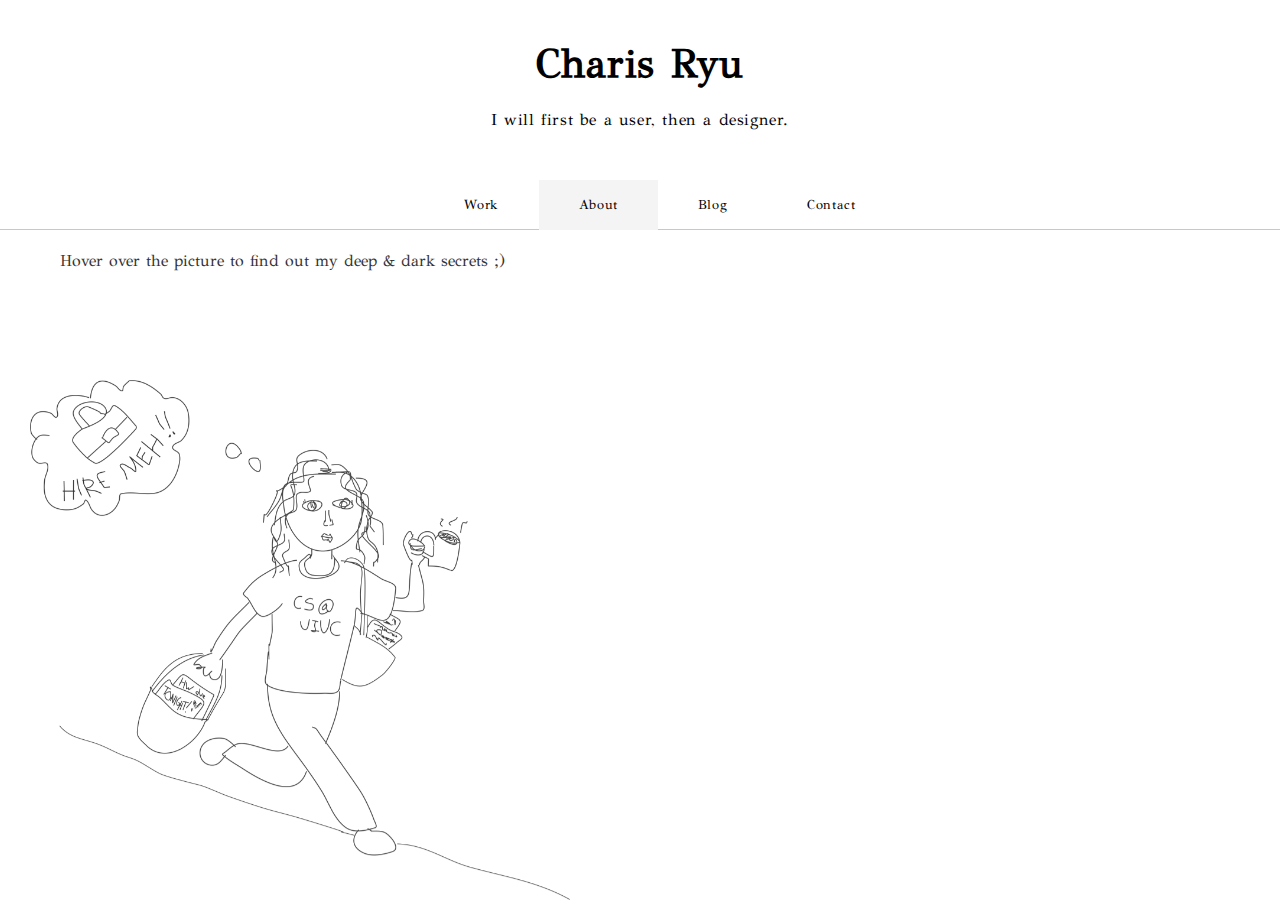
==== about.html @ 42bda1f3 "final" ====
<!DOCTYPE html>
<html lang="en">
    <head>
        <meta charset="utf-8" />
        <meta http-equiv="X-UA-Compatible" content="IE=edge" />
        <meta name="viewport" content="width=device-width, initial-scale=1" />
        <meta name="description" content="Free Bootstrap Themes by Html5xCss3 dot com - Free Responsive Html5 Templates">
            <meta name="author" content="http://www.Html5xCss3.com">
                
                <title>Charis Ryu UX</title>
                
                <!-- Bootstrap Core CSS -->
                <link href="css/bootstrap.min.css" rel="stylesheet" type="text/css">
                    <script type="text/javascript" src="http://code.jquery.com/jquery-1.7.1.min.js"></script>
                    
                    <!-- Custom CSS -->
                    <link href="css/style.css" rel="stylesheet">
                        <head>
                            <link href='https://fonts.googleapis.com/css?family=Source+Sans+Pro' rel='stylesheet' type='text/css'>
                                </head>
                                
                                <header id="header">
                                <h1>Charis Ryu<br>
                                <p>I will first be a user, then a designer.</p>
                                </h1>
                                </header>
                                
                                <nav id="navigation">
                                <ul>
                                <li><a href="index.html">Work</a></li>
                                <li class = "active"><a href="about.html">About</a></li>
                                <li><a href="blog.html">Blog</a></li>
                                <li><a href="contact.html">Contact</a></li>
                                </ul>
                                
                                </nav>
                                
                                <body>
                        
                                <p id="topofme"> Hover over the picture to find out my deep & dark secrets ;)</p>
                                    <div id = "me" class="picture">
                                    
                                        <img id="my-img" src="images/Group1.png" onmouseover="hover(this);" onmouseout="unhover(this);" />
  
                                    </div>
                                    <script>
                                    function hover(element) {
                                        element.setAttribute('src', 'images/Group2.png');
                                    }
                                    
                                    function unhover(element) {
                                        element.setAttribute('src', 'images/Group1.png');
                                    }
                                    </script>
                                    
                                </body>
---- css/style.css ----
/*
Free Bootstrap Themes : http://www.Html5xCss3.com
*/

/* ==== Google font ==== */
@charset "UTF-8";
@import url("https://fonts.googleapis.com/css?family=GFS+Didot"|Didot); 
@import url('http://fonts.googleapis.com/css?family=PT+Sans:700'|Pacifico|Changa+One);
@import url('https://fonts.googleapis.com/css?family=Source+Sans+Pro:300,400,600,700,900');
@import url('https://fonts.googleapis.com/css?family=Playfair+Display:400,700,900');
@import url('https://fonts.googleapis.com/css?family=Montserrat:400,700,900');

@import url("https://fonts.googleapis.com/css?family=GFS+Didot");
@import url("https://fonts.googleapis.com/css?family=Source+Sans+Pro");

@import "compass/css3";

body {
  background-color: #fff;
  background-blend-mode: hard-light;
  font-size: 10pt;
  font-family: 'GFS Didot', serif;
}

a {
  color: #00b6e3;
  font-weight: 700;
  text-decoration: none;
}

#header {
  position: relative;
  width: 100%;
  height: 180px;
  background: #fff;
  display: table;
}

#header h1 {
  display: table-cell;
  vertical-align: middle;
  font-size: 30pt;
  font-family: 'GFS Didot', serif;
  color: #000;
  font-weight: 600;
  text-align: center;
  letter-spacing:1.3px;
}

#header p {
    margin-top: 25px;
    font-size: 12pt;
    color: #000;
    font-weight: 10;
    text-align: center;
    letter-spacing:0.6px;
}

#navigation {
  position: relative;
  width: 100%;
  height: 50px;
  background: #fff;
  text-align: center;
  line-height: 50px;
  z-index: 1;
  border-bottom-style: solid;
  border-bottom-color: #C8C8C8;
  border-bottom-width: 0.7px;
}

#navigation ul {
  display: flex;
  flex-flow: row wrap;
  justify-content: center;
  align-content: center;
  align-items: center;
  list-style: none;
  z-index: 1;
}

#navigation ul > li > a {
  font-family: 'GFS Didot', serif;
  letter-spacing:0.6px;
  color: #000;
  height: inherit;
  padding: 0 40px;
  font-weight: 500;
  display: inline-block;
  transition: all 150ms ease;
  line-height: inherit;
}

#navigation ul > .active  {
    color: #A4DEFB;
    background: #F4F4F4;
}


#navigation ul li a:hover {
  color: #A4DEFB;
  text-decoration: none;
}

#navigation.fixed {
  position: fixed;
  top: 0;
  left: 0;
  right: 0;
}

#container {
  min-height: 300%;
  font-size: 20px;
  margin-top: 10px;
  text-align: center;
}


img {
  display: block;
  vertical-align: middle;
  width: 90%;
  -webkit-transition: opacity 0.3s ease-out;
  -o-transition: opacity 0.3s ease-out;
  transition: opacity 0.3s ease-out;
}

img:hover {
  opacity: 0.4;
  
}

.gallery ul li {
  padding-bottom: 1em;
}

.item {
  max-width: 50%;
  float: left;
  margin-bottom: 1em;
  display: block;
  
}

.item:nth-of-type(2n+1) {
  clear: left;
}

.gallery {
  grid-area: gallery;
}

.gallery ul {
  display: grid;
  grid-template-columns: repeat(auto-fit, minmax(380px, 1fr));
  grid-gap: 1em;
}


.gallery ul {
  display: -webkit-box;
  display: -ms-flexbox;
  display: flex;
  -ms-flex-wrap: wrap;
  flex-wrap: wrap;
  -webkit-box-pack: justify;
  -ms-flex-pack: justify;
  justify-content: space-between;
}

.gallery ul li {
  -webkit-box-flex: 0;
  -ms-flex: 0 1 calc(50% - 1em);
  flex: 0 1 calc(50% - 1em);
  -ms-flex-preferred-size: calc(50% - 1em);
  flex-basis: calc(50% - 1em);
}



@media (max-width: 824px) {

  .gallery ul {
    grid-template-columns: 100%;
  }

  .gallery ul li {
    -ms-flex-preferred-size: 100%;
    flex-basis: 100%;
  }

  .item {
    max-width: 100%;
    float: none;
  }
  
  .pulse-button {
      max-width: 40%;
  }
  
  .pulse-button2 {
      max-width: 40%;
  }
}

.dynamic-content {
    display:none;
}

.container {
    width: 300px;
    height: 100%;
    margin: 0 auto 0;
    -webkit-perspective: 1000;
    -webkit-backface-visibility: hidden;
    background: #fff;

}

.pulse-button {
    position: relative;
    top: 50%;
    left: 50%;
    margin-left: -50px;
    margin-top: 100px;
    display: block;
    width: 70px;
    height: 70px;
    font-size: 14px;
    font-weight: light;
    font-family: 'GFS Didot', serif;
    text-align: center;
    line-height: 70px;
    letter-spacing: 0px;
    color: white;
    border: none;
    border-radius: 50%;
    background: #A4DEFB;
    cursor: pointer;
    box-shadow: 0 0 0 0 rgba(#A4DEFB, .5);
    -webkit-animation: pulse 1.5s infinite;
}
.pulse-button:hover {
    -webkit-animation: none;
}

@-webkit-keyframes pulse{
    0% {
        -webkit-transform:scale(0.9, 0.9);
    }
    70% {
        -webkit-transform:scale(1, 1);
        box-shadow: 0 0 0 5px rgba(#000, 0);
    }
    100% {
        -webkit-transform:scale(0.9, 0.9);
        box-shadow: 0 0 0 0 rgba(#000, 0);
    }
}

.pulse-button2 {
    position: sticky;
    top: 50%;
    left: 120%;
    margin-left: -50px;
    margin-top: 100px;
    display: block;
    width: 70px;
    height: 70px;
    font-size: 13px;
    font-weight: light;
    font-family: 'GFS Didot', serif;
    text-align: center;
    line-height: 70px;
    letter-spacing: 0px;
    color: white;
    border: none;
    border-radius: 50%;
    background: #DF3333;
    cursor: pointer;
    box-shadow: 0 0 0 0 rgba(#A4DEFB, .5);
    -webkit-animation: pulse 1.5s infinite;
}
.pulse-button2:hover {
    -webkit-animation: none;
}


#me {
    position:fixed;
    bottom:0px;
    margin-left: 30px;
    width: 100%;
    max-width: 600px;
    height: auto;
}

#me img:hover {
    opacity: 1.0;
}

#topofme {
    font-size: 16px;
    margin-left: 60px;
    margin-top: 20px;
}
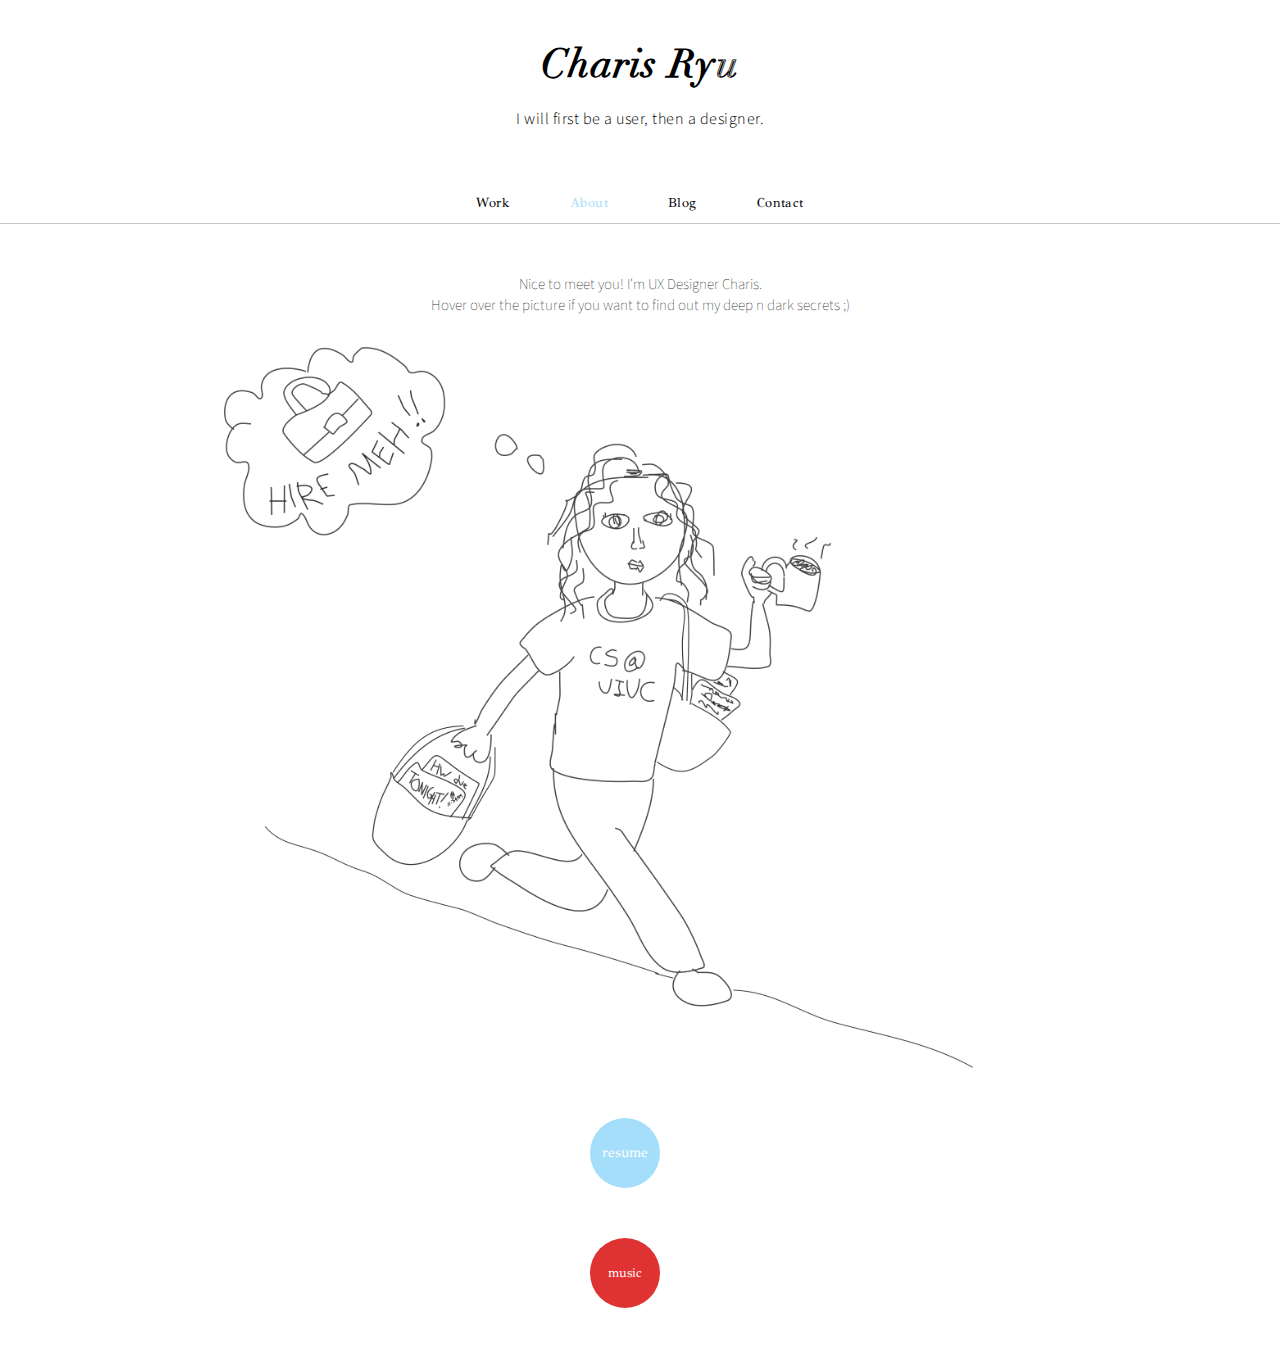
==== commit fa7b2431: "resolved merge conflict" ====
--- a/about.html
+++ b/about.html
@@ -6,52 +6,61 @@
         <meta name="viewport" content="width=device-width, initial-scale=1" />
         <meta name="description" content="Free Bootstrap Themes by Html5xCss3 dot com - Free Responsive Html5 Templates">
             <meta name="author" content="http://www.Html5xCss3.com">
-                
+
                 <title>Charis Ryu UX</title>
-                
+
                 <!-- Bootstrap Core CSS -->
                 <link href="css/bootstrap.min.css" rel="stylesheet" type="text/css">
-                    <script type="text/javascript" src="http://code.jquery.com/jquery-1.7.1.min.js"></script>
-                    
+                    <script src="https://ajax.googleapis.com/ajax/libs/jquery/1.9.1/jquery.min.js"></script>
+
+
                     <!-- Custom CSS -->
                     <link href="css/style.css" rel="stylesheet">
-                        <head>
+
                             <link href='https://fonts.googleapis.com/css?family=Source+Sans+Pro' rel='stylesheet' type='text/css'>
-                                </head>
+                        </head>
+
+                        <header id="header">
+                                    <h1>Charis Ryu<br>
+                                    <p>I will first be a user, then a designer.</p>
+                                    </h1>
+                        </header>
                                 
-                                <header id="header">
-                                <h1>Charis Ryu<br>
-                                <p>I will first be a user, then a designer.</p>
-                                </h1>
-                                </header>
-                                
-                                <nav id="navigation">
-                                <ul>
-                                <li><a href="index.html">Work</a></li>
-                                <li class = "active"><a href="about.html">About</a></li>
-                                <li><a href="blog.html">Blog</a></li>
-                                <li><a href="contact.html">Contact</a></li>
-                                </ul>
-                                
-                                </nav>
-                                
-                                <body>
-                        
-                                <p id="topofme"> Hover over the picture to find out my deep & dark secrets ;)</p>
-                                    <div id = "me" class="picture">
-                                    
+                        <nav id="navigation">
+                                    <ul>
+                                        <li><a href="index.html">Work</a></li>
+                                        <li class = "active"><a href="about.html">About</a></li>
+                                        <li><a href="blog.html">Blog</a></li>
+                                        <li><a href="contact.html">Contact</a></li>
+                                    </ul>
+
+                        </nav>
+
+                         <body>
+                            <div id = "me" class="picture">
+                                <p id="topofme"> Nice to meet you! I'm UX Designer Charis. <br> Hover over the picture if you want to find out my deep n dark secrets ;)</p>
+
                                         <img id="my-img" src="images/Group1.png" onmouseover="hover(this);" onmouseout="unhover(this);" />
-  
-                                    </div>
-                                    <script>
-                                    function hover(element) {
-                                        element.setAttribute('src', 'images/Group2.png');
-                                    }
-                                    
-                                    function unhover(element) {
-                                        element.setAttribute('src', 'images/Group1.png');
-                                    }
-                                    </script>
-                                    
-                                </body>
-                                
+
+                            </div>
+
+                            <span class='pulse-button'>resume</span>
+                            <span class='pulse-button2'>music</span>
+
+
+                            <script src="js/main.js"></script>
+                            <script>
+                                function hover(element) {
+                                    element.setAttribute('src', 'images/Group2.png');
+                                }
+
+                                function unhover(element) {
+                                    element.setAttribute('src', 'images/Group1.png');
+                                }
+
+                            </script>
+
+                        </body>
+
+
+        </html>
--- a/css/style.css
+++ b/css/style.css
@@ -4,7 +4,7 @@
 
 /* ==== Google font ==== */
 @charset "UTF-8";
-@import url("https://fonts.googleapis.com/css?family=GFS+Didot"|Didot); 
+@import url("https://fonts.googleapis.com/css?family=GFS+Didot"|Didot);
 @import url('http://fonts.googleapis.com/css?family=PT+Sans:700'|Pacifico|Changa+One);
 @import url('https://fonts.googleapis.com/css?family=Source+Sans+Pro:300,400,600,700,900');
 @import url('https://fonts.googleapis.com/css?family=Playfair+Display:400,700,900');
@@ -13,13 +13,14 @@
 @import url("https://fonts.googleapis.com/css?family=GFS+Didot");
 @import url("https://fonts.googleapis.com/css?family=Source+Sans+Pro");
 
-@import "compass/css3";
+@font-face { font-family: DidotItalic; src: url('Didot Italic.ttf'); }
+
 
 body {
   background-color: #fff;
   background-blend-mode: hard-light;
   font-size: 10pt;
-  font-family: 'GFS Didot', serif;
+  font-family: 'Source Sans Pro', sans-serif;
 }
 
 a {
@@ -28,7 +29,8 @@
   text-decoration: none;
 }
 
-#header {
+#header {
+  z-index: 1;
   position: relative;
   width: 100%;
   height: 180px;
@@ -40,7 +42,7 @@
   display: table-cell;
   vertical-align: middle;
   font-size: 30pt;
-  font-family: 'GFS Didot', serif;
+  font-family: 'DidotItalic', serif;
   color: #000;
   font-weight: 600;
   text-align: center;
@@ -48,54 +50,61 @@
 }
 
 #header p {
+    font-family: 'Source Sans Pro', sans-serif;
     margin-top: 25px;
     font-size: 12pt;
     color: #000;
-    font-weight: 10;
+    font-weight: 300;
     text-align: center;
-    letter-spacing:0.6px;
+    letter-spacing:0.5px;
 }
 
 #navigation {
   position: relative;
   width: 100%;
-  height: 50px;
+  height: auto;
   background: #fff;
-  text-align: center;
-  line-height: 50px;
+  line-height: 40px;
   z-index: 1;
+  text-align: center;
+  margin-left:auto;
+  margin-right:auto;
   border-bottom-style: solid;
   border-bottom-color: #C8C8C8;
-  border-bottom-width: 0.7px;
-}
-
-#navigation ul {
+  border-bottom-width: 0.1px;
+}
+
+#navigation ul {
+  margin: 0;
+  padding: 0;
+  margin-top: 3px;
   display: flex;
-  flex-flow: row wrap;
-  justify-content: center;
-  align-content: center;
+  flex-flow: row wrap;
+  justify-content: center;
+  align-content: center;
   align-items: center;
   list-style: none;
-  z-index: 1;
+  z-index: 1;
+  margin-left: auto;
+  margin-right:auto;
 }
 
 #navigation ul > li > a {
   font-family: 'GFS Didot', serif;
-  letter-spacing:0.6px;
+  letter-spacing:0.4px;
   color: #000;
   height: inherit;
-  padding: 0 40px;
+  padding: 0 30px;
   font-weight: 500;
   display: inline-block;
   transition: all 150ms ease;
-  line-height: inherit;
-}
-
-#navigation ul > .active  {
-    color: #A4DEFB;
-    background: #F4F4F4;
-}
-
+  line-height: inherit;
+
+}
+
+#navigation ul .active a {
+    color: #A4DEFB !important;
+}
 
 #navigation ul li a:hover {
   color: #A4DEFB;
@@ -107,48 +116,107 @@
   top: 0;
   left: 0;
   right: 0;
-}
-
-#container {
-  min-height: 300%;
-  font-size: 20px;
-  margin-top: 10px;
-  text-align: center;
-}
-
-
-img {
-  display: block;
-  vertical-align: middle;
-  width: 90%;
-  -webkit-transition: opacity 0.3s ease-out;
-  -o-transition: opacity 0.3s ease-out;
-  transition: opacity 0.3s ease-out;
-}
-
-img:hover {
-  opacity: 0.4;
-  
-}
-
-.gallery ul li {
-  padding-bottom: 1em;
+}
+
+.hvrbox,
+.hvrbox * {
+    box-sizing: border-box;
+}
+
+.hvrbox {
+    position: relative;
+    display: inline-block;
+    overflow: hidden;
+    max-width: 100%;
+    height: auto;
+}
+
+.hvrbox img {
+  vertical-align: middle;
+  object-fit: cover;
+  max-width: 100%;
+}
+
+.hvrbox .hvrbox-layer_bottom {
+    display: block;
+}
+
+.hvrbox .hvrbox-layer_top {
+    opacity: 0;
+    position: absolute;
+    top: 0;
+    left: 0;
+    right: 0;
+    bottom: 0;
+    width: 100%;
+    height: 100%;
+    background: rgba(0, 0, 0, 0.6);
+    color: #fff;
+    padding: 15px;
+    -moz-transition: all 0.4s ease-in-out 0s;
+    -webkit-transition: all 0.4s ease-in-out 0s;
+    -ms-transition: all 0.4s ease-in-out 0s;
+    transition: all 0.4s ease-in-out 0s;
+}
+
+.hvrbox:hover .hvrbox-layer_top,
+.hvrbox.active .hvrbox-layer_top {
+    opacity: 1;
+}
+
+.hvrbox .hvrbox-text {
+    font-family: font-family: "Source Sans Pro", sans-serif;
+    text-align: center;
+    font-size: 18px;
+    font-weight: 100;
+    display: inline-block;
+    position: absolute;
+    top: 50%;
+    left: 50%;
+    -moz-transform: translate(-50%, -50%);
+    -webkit-transform: translate(-50%, -50%);
+    -ms-transform: translate(-50%, -50%);
+    transform: translate(-50%, -50%);
+}
+
+.hvrbox .hvrbox-text_mobile {
+    font-family: font-family: "Source Sans Pro", sans-serif;
+    font-size: 13px;
+    font-weight: 100;
+    border-top: 1px solid rgb(179, 179, 179); /* for old browsers */
+    border-top: 1px solid rgba(179, 179, 179, 0.7);
+    margin-top: 5px;
+    padding-top: 2px;
+    display: none;
+}
+
+.hvrbox.active .hvrbox-text_mobile {
+    display: block;
+}
+
+.gallery ul li {
+  padding-bottom: 1em;
 }
 
 .item {
-  max-width: 50%;
-  float: left;
-  margin-bottom: 1em;
+  max-width: 50%;
+  float: none;
+  margin-bottom:10px;
   display: block;
-  
-}
-
-.item:nth-of-type(2n+1) {
-  clear: left;
+
+}
+
+
+
+.item:nth-of-type(2n+1) {
+  clear: left;
 }
 
 .gallery {
-  grid-area: gallery;
+  grid-area: gallery;
+  margin-top:30px;
+  margin-right:40px;
+  margin-bottom:40px;
 }
 
 .gallery ul {
@@ -157,6 +225,8 @@
   grid-gap: 1em;
 }
 
+
+
 
 .gallery ul {
   display: -webkit-box;
@@ -177,6 +247,11 @@
   flex-basis: calc(50% - 1em);
 }
 
+.gallery ul .item img {
+    margin-right: auto;
+    margin-left: auto;
+}
+
 
 
 @media (max-width: 824px) {
@@ -194,19 +269,53 @@
     max-width: 100%;
     float: none;
   }
-  
+
+
+
   .pulse-button {
       max-width: 40%;
   }
-  
+
   .pulse-button2 {
       max-width: 40%;
-  }
-}
-
-.dynamic-content {
-    display:none;
-}
+  }
+
+  #header {
+      height: 140px;
+  }
+
+  #header h1 {
+      font-size: 30px;
+  }
+
+  #header p {
+      margin-top: 20px;
+      font-size: 10pt;
+  }
+
+  #navigation {
+      line-height: 25px;
+      font-size: 12px;
+  }
+
+  #navigation ul > li > a {
+      padding: 0 15px;
+  }
+
+  #sidemenu {
+      font-family: 'GFS Didot', serif;
+      font-weight: 100;
+      font-size: 10px;
+      position: fixed;
+      bottom:0 !important;
+      top:75% !important;
+      width: 8em;
+      background-color: #F1F1F1 !important;
+  }
+
+}
+
+
 
 .container {
     width: 300px;
@@ -223,7 +332,7 @@
     top: 50%;
     left: 50%;
     margin-left: -50px;
-    margin-top: 100px;
+    margin-top: 50px;
     display: block;
     width: 70px;
     height: 70px;
@@ -260,11 +369,12 @@
 }
 
 .pulse-button2 {
-    position: sticky;
+    position: relative;
     top: 50%;
-    left: 120%;
+    left:50%;
     margin-left: -50px;
-    margin-top: 100px;
+    margin-top: 50px;
+    margin-bottom:50px;
     display: block;
     width: 70px;
     height: 70px;
@@ -282,18 +392,28 @@
     box-shadow: 0 0 0 0 rgba(#A4DEFB, .5);
     -webkit-animation: pulse 1.5s infinite;
 }
+
 .pulse-button2:hover {
     -webkit-animation: none;
 }
 
 
+
 #me {
-    position:fixed;
-    bottom:0px;
-    margin-left: 30px;
-    width: 100%;
-    max-width: 600px;
-    height: auto;
+    margin-top: 50px;
+    display: block;
+    margin-left: auto;
+    margin-right: auto;
+    width: 65%;
+}
+
+#me img{
+    display: block;
+    vertical-align: middle;
+    width: 90%;
+    -webkit-transition: opacity 0.3s ease-out;
+    -o-transition: opacity 0.3s ease-out;
+    transition: opacity 0.3s ease-out;
 }
 
 #me img:hover {
@@ -301,11 +421,61 @@
 }
 
 #topofme {
-    font-size: 16px;
-    margin-left: 60px;
+    font-family: "Source Sans Pro", sans-serif;
+    font-weight: 100;
+    font-size: 15px;
     margin-top: 20px;
-}
-
-
-
-
+    margin-bottom:30px;
+    text-align:center;
+}
+
+.dynamic-content {
+    vertical-align: middle;
+    width: 70%;
+    margin-right: auto;
+    margin-left: auto;
+    font-family: "Source Sans Pro", sans-serif;
+    font-weight: 200;
+}
+
+.dynamic-content .subtitle {
+    margin-top: 20px;
+    margin-bottom: 2px;
+    font-weight: 400;
+    font-size: 19px;
+    color: #424242;
+}
+
+.dynamic-content .subsubtitle {
+    font-weight: 400;
+    font-size: 17px;
+    color: #666666;
+    margin-top: 1px;
+}
+
+.dynamic-content .body-text{
+    font-size: 17px;
+    color: #424242;
+}
+
+.dynamic-content img {
+    width: 100%;
+    margin-bottom: 20px;
+    margin-top: 10px;
+}
+
+#sidemenu {
+    font-family: 'GFS Didot', serif;
+    font-weight: 100;
+    position: fixed;
+    left: 0;
+    top: 50%;
+    width: 8em;
+    margin-top: 80px;
+    background-color: rgba(0, 0, 0, 0.03);
+}
+
+#sidemenu p {
+    margin-top: 10px;
+    text-align: center;
+}
